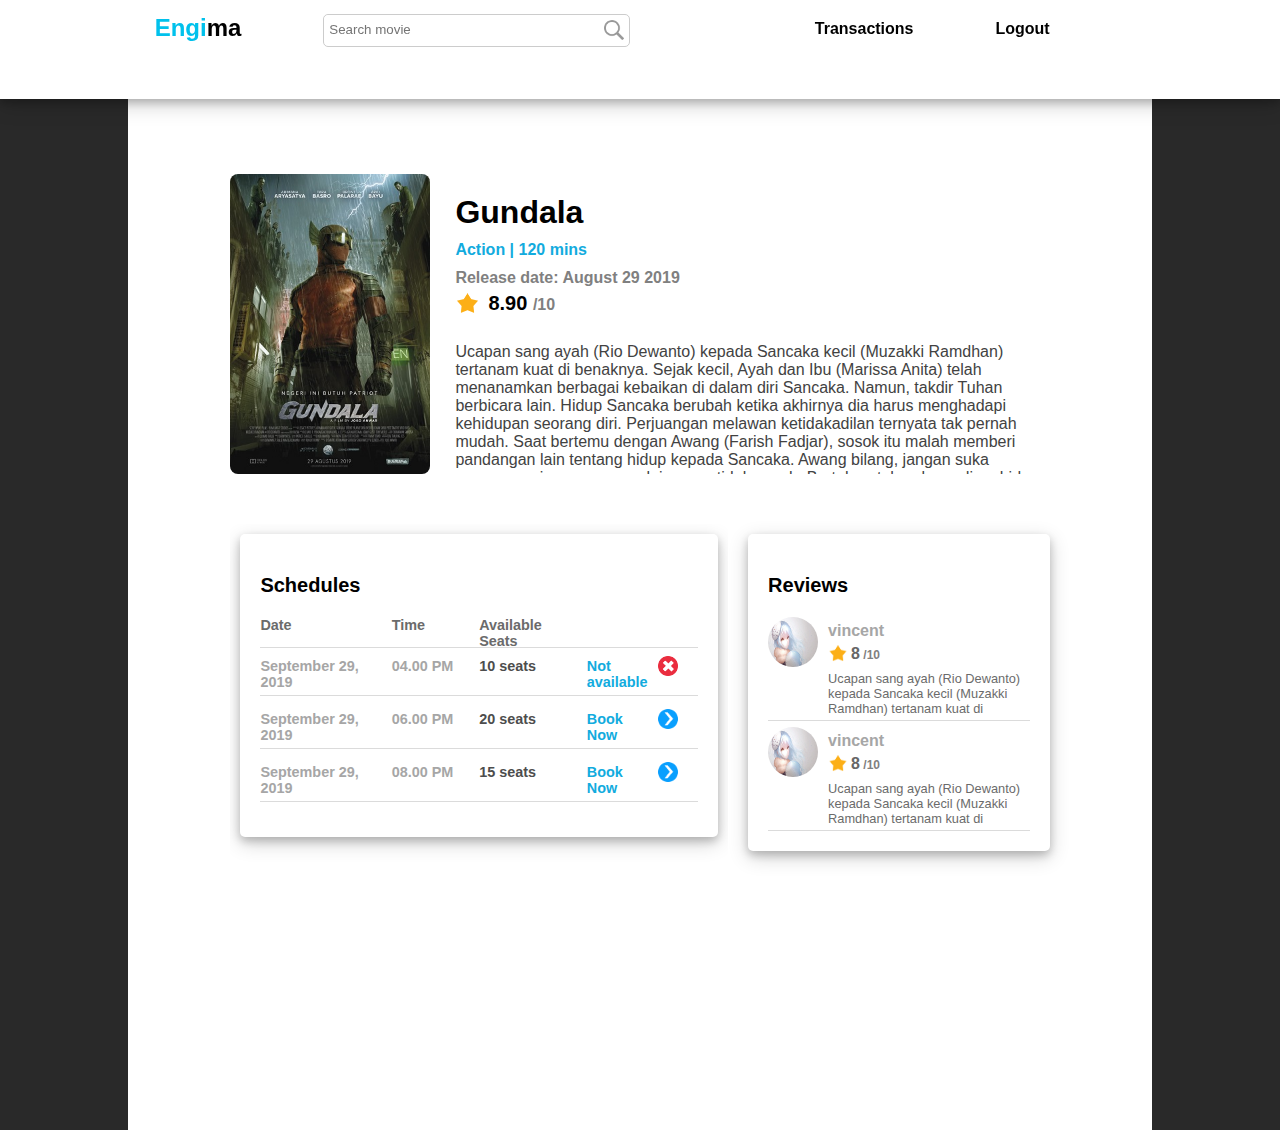
==== detail.html @ fc5bfebf "feat: search page" ====
<html>
    <head>
        <meta name="viewport" content="width=device-width, initial-scale=1">
        <link rel="stylesheet" type="text/css" href="css/pageTemplate.css">
        <link rel="stylesheet" type="text/css" href="css/detail.css">
        <title>Judul Film</title>
    </head>

    <body>
        <div class="navbar">
            <div class="navbar-wrapper">
                <label class="navbar-button" id="navbar-title" onclick="location.href='homepage.html'"><span id="homepage-title">Engi</span>ma</label>
                <div class ="search-bar">
                    <input id="search-input" type="search" placeholder="Search movie">
                    <img class="navbar-button" id="search-icon" src="assets/search_icon.png" alt="Search icon">
                </div>
                    <label class="navbar-button" id="transactions-button" onclick="location.href='transactions.html'">Transactions</label>
                    <label class="navbar-button" id="logout-button" onclick="location.href='php/logout.php'">Logout</label>
                </div>
            </div>
        </div>

        <div class="content">
            <div class="grid-container">
                <div class="grid-item-top">
                    <div class="poster">
                        <img src="assets/Gundala-post.jpg">
                    </div>
                    <div class="movie-info">
                        <label class="title">Gundala</label>
                        <label class="genre-duration">
                            Action
                            <label> | </label>
                            <label class="duration"> 120 mins</label>
                        </label>
                        <label class="release">Release date: <span id="class">August 29 2019</span></label>
                        <div class="rating-container">
                            <img src="assets/star_icon.png">
                            <label class="rating">8.90 <span class="out-ten">/10</span></label>
                        </div>
                        <div class="desc-container">
                            <p class="desc">
                                Ucapan sang ayah (Rio Dewanto) kepada Sancaka kecil (Muzakki Ramdhan) tertanam kuat di benaknya. Sejak kecil, Ayah dan Ibu (Marissa Anita) telah menanamkan berbagai kebaikan di dalam diri Sancaka. Namun, takdir Tuhan berbicara lain. Hidup Sancaka berubah ketika akhirnya dia harus menghadapi kehidupan seorang diri. Perjuangan melawan ketidakadilan ternyata tak pernah mudah. Saat bertemu dengan Awang (Farish Fadjar), sosok itu malah memberi pandangan lain tentang hidup kepada Sancaka. Awang bilang, jangan suka mencampuri urusan orang lain, agar tidak susah. Bertahun-tahun kemudian, hidup membawa Sancaka berhasil bertahan hidup. Dia bekerja sebagai petugas keamanan di percetakan surat kabar. Selain mahir bela diri, Sancaka juga piawai memperbaiki peralatan listrik. Saat hujan, Sancaka kerap bersembunyi karena petir adalah musuhnya. Suatu ketika dia berkenalan dengan Wulan (Tara Basro), tetangganya di rumah susun. Pertemuan dengan Wulan membawa Sancaka pada petualangan baru. Lewat Wulan dia mengingat sosok ayahnya. Wulan membawa Sancaka untuk kembali melawan ketidakadilan. Sancaka tidak menyangka, ketakutan dia terhadap petir saat hujan malah memberi dia kekuatan untuk melawan ketidakadilan. Bersama Wulan, dan Ridwan Bahri (Lukman Sardi), Sancaka memburu musuh utama yaitu Si Pengkor atau Bandi (Bront Palarae). Berhasilkan Gundala menjelma menjadi sosok jagoan yang memberi harapan untuk menciptakan perdamaian?
                            </p>
                        </div>
                    </div>
                </div>
                <div class="grid-item-bottom">
                    <div class="schedule-container">
                        <div class="schedule">
                            <label class="bottom-title">Schedules</label>
                            <div class="schedule-content">
                                <div class="schedule-item-header">
                                    <div class="schedule-title">
                                        Date
                                    </div>
                                    <div class="schedule-title">
                                        Time
                                    </div>
                                    <div class="schedule-title">
                                        Available Seats
                                    </div>
                                </div>
                                <div class="schedule-item">
                                    <div class="schedule-item-content">
                                        <div class="schedule-item-date">
                                            September 29, 2019
                                        </div>
                                        <div class="schedule-item-time">
                                            04.00 PM
                                        </div>
                                        <div class="schedule-item-seats">
                                            <span class="seats-available">10 seats</span>
                                        </div>
                                        <div class="schedule-item-status">
                                            <label class="available">Not available</label>
                                            <img class="available-icon" src="assets/unavailable_icon.png">
                                        </div>
                                    </div>

                                    <div class="schedule-item-content">
                                        <div class="schedule-item-date">
                                            September 29, 2019
                                        </div>
                                        <div class="schedule-item-time">
                                            06.00 PM
                                        </div>
                                        <div class="schedule-item-seats">
                                            <span class="seats-available">20 seats</span>
                                        </div>
                                        <div class="schedule-item-status">
                                            <label class="available">Book Now</label>
                                            <img class="available-icon" src="assets/next_icon.png">
                                        </div>
                                    </div>

                                    <div class="schedule-item-content">
                                        <div class="schedule-item-date">
                                            September 29, 2019
                                        </div>
                                        <div class="schedule-item-time">
                                            08.00 PM
                                        </div>
                                        <div class="schedule-item-seats">
                                            <span class="seats-available">15 seats</span>
                                        </div>
                                        <div class="schedule-item-status">
                                            <label class="available">Book Now</label>
                                            <img class="available-icon" src="assets/next_icon.png">
                                        </div>
                                    </div>
                                </div>
                            </div>
                        </div>
                    </div>
                    <div class="review-container">
                        <div class="review">
                            <label class="bottom-title">Reviews</label>
                            <div class="review-content">
                                <div class="review-item">
                                    <div class="profile">
                                        <img class="profile-pic" src="assets/profilePicture/Rimuru Tempest.jpeg">
                                    </div>
                                    <div class="user-review">
                                        <label class="uname">vincent</label>
                                        <div class="user-rating">
                                            <img class="rating-star" src="assets/star_icon.png">
                                            <label class="rating-value-container">8<span class="rating-out-10"> /10</span></label>
                                        </div>
                                        <div class="user-review-container">
                                            <p class="user-review-content">
                                                Ucapan sang ayah (Rio Dewanto) kepada Sancaka kecil (Muzakki Ramdhan) tertanam kuat di benaknya. Sejak kecil, Ayah dan Ibu (Marissa Anita) telah menanamkan berbagai kebaikan di dalam diri Sancaka. Namun, takdir Tuhan berbicara lain. Hidup Sancaka berubah ketika akhirnya dia harus menghadapi kehidupan seorang diri. Perjuangan melawan ketidakadilan ternyata tak pernah mudah. Saat bertemu dengan Awang (Farish Fadjar), sosok itu malah memberi pandangan lain tentang hidup kepada Sancaka. Awang bilang, jangan suka mencampuri urusan orang lain, agar tidak susah. Bertahun-tahun kemudian, hidup membawa Sancaka berhasil bertahan hidup. Dia bekerja sebagai petugas keamanan di percetakan surat kabar. Selain mahir bela diri, Sancaka juga piawai memperbaiki peralatan listrik. Saat hujan, Sancaka kerap bersembunyi karena petir adalah musuhnya. Suatu ketika dia berkenalan dengan Wulan (Tara Basro), tetangganya di rumah susun. Pertemuan dengan Wulan membawa Sancaka pada petualangan baru. Lewat Wulan dia mengingat sosok ayahnya. Wulan membawa Sancaka untuk kembali melawan ketidakadilan. Sancaka tidak menyangka, ketakutan dia terhadap petir saat hujan malah memberi dia kekuatan untuk melawan ketidakadilan. Bersama Wulan, dan Ridwan Bahri (Lukman Sardi), Sancaka memburu musuh utama yaitu Si Pengkor atau Bandi (Bront Palarae). Berhasilkan Gundala menjelma menjadi sosok jagoan yang memberi harapan untuk menciptakan perdamaian?
                                            </p>
                                        </div>
                                    </div>
                                </div>
                                <div class="review-item">
                                    <div class="profile">
                                        <img class="profile-pic" src="assets/profilePicture/Rimuru Tempest.jpeg">
                                    </div>
                                    <div class="user-review">
                                        <label class="uname">vincent</label>
                                        <div class="user-rating">
                                            <img class="rating-star" src="assets/star_icon.png">
                                            <label class="rating-value-container">8<span class="rating-out-10"> /10</span></label>
                                        </div>
                                        <div class="user-review-container">
                                            <p class="user-review-content">
                                                Ucapan sang ayah (Rio Dewanto) kepada Sancaka kecil (Muzakki Ramdhan) tertanam kuat di benaknya. Sejak kecil, Ayah dan Ibu (Marissa Anita) telah menanamkan berbagai kebaikan di dalam diri Sancaka. Namun, takdir Tuhan berbicara lain. Hidup Sancaka berubah ketika akhirnya dia harus menghadapi kehidupan seorang diri. Perjuangan melawan ketidakadilan ternyata tak pernah mudah. Saat bertemu dengan Awang (Farish Fadjar), sosok itu malah memberi pandangan lain tentang hidup kepada Sancaka. Awang bilang, jangan suka mencampuri urusan orang lain, agar tidak susah. Bertahun-tahun kemudian, hidup membawa Sancaka berhasil bertahan hidup. Dia bekerja sebagai petugas keamanan di percetakan surat kabar. Selain mahir bela diri, Sancaka juga piawai memperbaiki peralatan listrik. Saat hujan, Sancaka kerap bersembunyi karena petir adalah musuhnya. Suatu ketika dia berkenalan dengan Wulan (Tara Basro), tetangganya di rumah susun. Pertemuan dengan Wulan membawa Sancaka pada petualangan baru. Lewat Wulan dia mengingat sosok ayahnya. Wulan membawa Sancaka untuk kembali melawan ketidakadilan. Sancaka tidak menyangka, ketakutan dia terhadap petir saat hujan malah memberi dia kekuatan untuk melawan ketidakadilan. Bersama Wulan, dan Ridwan Bahri (Lukman Sardi), Sancaka memburu musuh utama yaitu Si Pengkor atau Bandi (Bront Palarae). Berhasilkan Gundala menjelma menjadi sosok jagoan yang memberi harapan untuk menciptakan perdamaian?
                                            </p>
                                        </div>
                                    </div>
                                </div>
                            </div>
                        </div>
                    </div>
                </div>
            </div>
        </div>
    </body>
</html>
---- css/pageTemplate.css ----
html {
    min-width: 800px;
    min-height: 100%;
    height: 100%;
}

body {
    background-color: #292929;
    box-sizing: border-box;
    font-family: Arial, Helvetica, sans-serif;
    margin: 0;
    padding: 0;
    min-height: 100%;
    height: 100%;
    overflow: visible;
}

button {
    border: none;
}

button:hover {
    cursor: pointer;
}

button:focus {
    outline: 0;
}

/* clear X in search field from IE */
input[type="search"]::-ms-clear {  
    display: none; 
    width : 0; 
    height: 0; 
}

input[type="search"]::-ms-reveal {  
    display: none; 
    width : 0; 
    height: 0; 
}

/* clear X  in search field from Chrome */
input[type="search"]::-webkit-search-decoration,
input[type="search"]::-webkit-search-cancel-button,
input[type="search"]::-webkit-search-results-button,
input[type="search"]::-webkit-search-results-decoration { 
    display: none; 
}


.navbar {
    background-color: white;
    box-shadow: 0 4px 8px 0 rgba(0, 0, 0, 0.2), 0 6px 20px 0 rgba(0, 0, 0, 0.19);
    position: fixed;
    top: 0;
    left: 0;
    width: 100%;
    height: 11%;
    min-height: 70px;
    z-index: 2;
    overflow: visible;
}

.navbar-wrapper{
    display: inline-flex;
    direction: column;
    flex-wrap: wrap;
    justify-content: flex-end;
    flex-grow: 1;
    margin-left: 10%;
    margin-top: 1.1%;
    width: 80%;
    min-height: 70px;
}

.content {
    background-color: white;
    margin-left: 10%;
    margin-right: 10%;
    padding-top: 10%;
    padding-left: 8%;
    padding-bottom: 8%;
    min-height: 100%;
    height: auto;
    z-index: 1;
}

.search-bar {
    border: 1.5px solid #ccc;
    border-radius: 5px;
    box-sizing: border-box;
    display: flex;
    direction: row;
    margin-right: 18%;
    width: 30%;
    min-width: 150px;
    height: 50%;
}

.navbar-button {
    cursor: pointer;
    font-weight: bold;
}

.navbar-button:focus {
    outline: 0;
}

#navbar-title {
    margin-right: 8%;
    font-size: 1.5rem;
}

#homepage-title {
    color: rgb(0,193,236);
}

#search-input {
    border: none;
    border-radius: 5px;
    box-sizing: border-box;
    display: inline-block;
    padding-top: 7px;
    padding-left: 5px;
    padding-bottom: 5px;
    padding-right: 3px;
    width: 92%;
    height: 100%;
}

#search-input:focus {
    outline: 0;
}

#search-icon {
    padding-top: 5px;
    padding-right: 5px;
    padding-bottom: 6px;
    width: 20px;
    height: 20px;
    opacity: 0.4;
}

#transactions-button {
    font-size: 1rem;
    margin-top: 6px;
    margin-right: 8%;
    margin-bottom: 0;
    height: 1rem;
}

#logout-button {
    font-size: 1rem;
    margin-top: 6px;
    margin-right: 10%;
    height: 1rem;
}
---- css/detail.css ----
img {
    border-radius: 8px;
    max-height: 100%;
    max-width: 100%;
}

.grid-container {
    box-sizing: border-box;
    display: grid;
    grid-template-rows: 300px auto;
    margin-top: 5%;
    margin-right: 10%;
    height: inherit;
    min-height: 0;
    min-width: 0;
}

.grid-item-top {
    background-size: cover;
    background-position: center;
    display: grid;
    grid-template-rows: auto;
    grid-template-columns: 200px auto;
    height: 100%;
}

.grid-item-bottom {
    display: grid;
    grid-template-columns: 60% auto;
    grid-gap: 10px;
    margin-top: 50px;
    height: 100%;
}

@media only screen and (max-width: 1024px) {
    .grid-item-bottom {
        display: grid;
        grid-template-columns: repeat(auto-fit, minmax(60%, 1fr));
        grid-gap: 10px;
        margin-top: 50px;
        height: inherit;    
    }
}

.movie-info {
    display: grid;
    grid-template-rows: auto auto auto auto auto;
    margin-top: 20px;
    margin-left: 25px;
    min-width: 0;
    min-height: 0;
    height: auto;
    overflow: hidden;
}

.rating-container {
    display: grid;
    grid-template-columns: 25px auto;
}

.desc-container {
    box-sizing: content-box;
    height: 100%;
    width: 100%;
    padding-right: 17px;
    margin-top: 8px;
    overflow-y: scroll;
    overflow-x: hidden;
}

.schedule-container {
    overflow-x: hidden;
    width: inherit;
}

.schedule {
    border-radius: 5px;
    box-shadow: 0 4px 8px 0 rgba(0, 0, 0, 0.2), 0 6px 20px 0 rgba(0, 0, 0, 0.19);
    padding-top: 40px;
    padding-left: 20px;
    padding-bottom: 20px;
    padding-right: 20px;
    margin: 10px;
    width: inherit;
    height: auto;
    overflow: auto;
}

.review-container {
    width: inherit;
}

.review {
    border-radius: 5px;
    box-shadow: 0 4px 8px 0 rgba(0, 0, 0, 0.2), 0 6px 20px 0 rgba(0, 0, 0, 0.19);
    padding-top: 40px;
    padding-left: 20px;
    padding-bottom: 20px;
    padding-right: 20px;
    margin: 10px;
    width: inherit;
    height: auto;
    overflow: auto;
    overflow-x: hidden;
}

.bottom-title {
    font-size: 1.25rem;
    font-weight: bold;
}

.schedule-content {
    display: grid;
    grid-template-rows: repeat(auto-fill, 20px);
    grid-gap: 10px;
    margin-top: 20px;
}

.schedule-item-header {
    color: #6b6b6b;
    display: grid;
    font-size: 0.9rem;
    font-weight: bold;
    grid-template-columns: 30% 20% 20% 30%;
}

.schedule-item {
    border-top: 1.5px solid #dbdbdb;
    color: grey;
    display: grid;
    grid-template-rows: repeat(auto-fill, auto);
    padding-bottom: 10px;
}

.schedule-item-content {
    border-bottom: 1.5px solid #dbdbdb;
    color: #a6a6a6;
    display: grid;
    font-size: 0.9rem;
    font-weight: bold;
    grid-template-columns: 30% 20% 20% 30%;
    padding-top: 10px;
    padding-bottom: 10px;
    height: 50%;
}

.schedule-item-status {
    background-size: cover;
    background-position: center;
    cursor: pointer;
    display: flex;
    justify-content: flex-end;
    margin-left: 20px;
    margin-right: 20px;
}

.seats-available {
    color: #4d4d4d;
}

.available {
    color: #12abde;
    cursor: pointer;
}

.available-icon {
    height: 20px;
    width: 20px;
    margin-top: -2px;
    margin-left: 10px;
}

.review-content {
    display: grid;
    grid-template-rows: repeat(auto-fill, 100px);
    grid-gap: 10px;
    margin-top: 20px;
}

.review-item {
    border-bottom: 1.5px solid #dbdbdb;
    display: grid;
    grid-template-columns: 60px auto;
    height: 100px;
    padding-bottom: 3px;
}

.profile {
    width: 100%;
}

.profile-pic {
    border-radius: 50%;
    display: inline-block; 
    width: 50px;
    height: 50px;
    text-align: center;
}

.user-review {
    margin-top: 5px;
}

.uname {
    color: #a6a6a6;
    font-weight: bold;
}

.user-rating {
    display: grid;
    grid-template-columns: 20px auto;
}

.rating-star {
    width: 20px;
}

.rating-value-container {
    color: #666666;
    font-weight: bold;
    margin-top: 5px;
    margin-left: 3px;
}

.rating-out-10 {
    color: grey;
    font-size: 0.75rem;
}

.user-review-container {
    box-sizing: content-box;
    width: 100%;
    height: 50px;
    padding-right: 37px;
    overflow-y: scroll;
    overflow-x: hidden;
}

.user-review-content {
    color: #6b6b6b;
    margin-top: 5px;
    font-size: 0.8rem;
}

.title {
    font-size: 2rem;
    font-weight: bold;
    margin-bottom: 10px;
}

.genre-duration {
    color: #12abde;
    font-weight: bold;
}

.release {
    color: grey;
    font-weight: bold;
    margin-top: 10px;
}

.rating {
    margin-top: 5px;
    margin-left: 8px;
    font-size: 1.25rem;
    font-weight: bold;
}

.out-ten {
    color: grey;
    font-size: 1rem;
    font-weight: bold;
}

.desc {
    color: #424242;
}
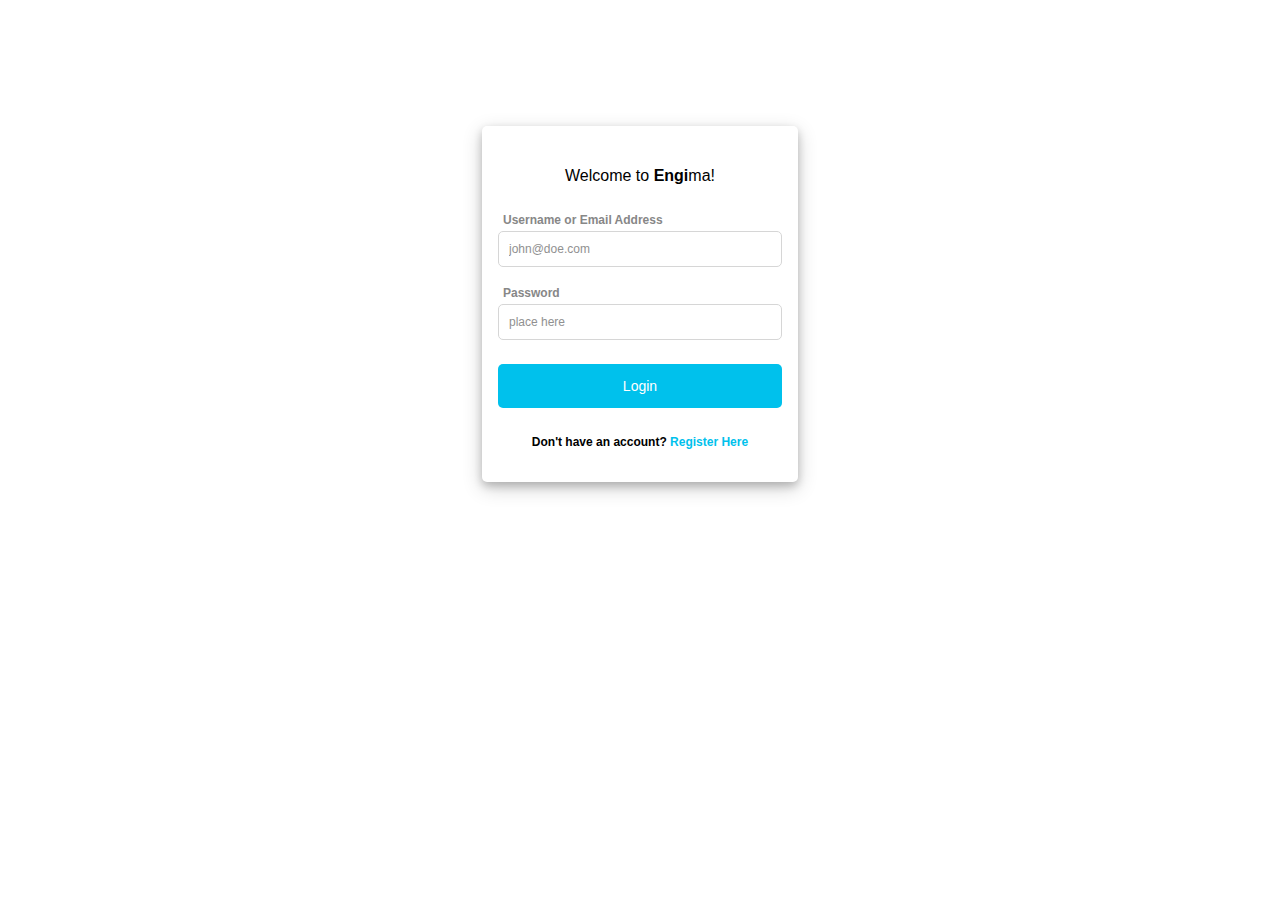
==== commit 4f0cb36c: "added basic func js" ====
--- a/detail.html
+++ b/detail.html
@@ -3,6 +3,7 @@
         <meta name="viewport" content="width=device-width, initial-scale=1">
         <link rel="stylesheet" type="text/css" href="css/pageTemplate.css">
         <link rel="stylesheet" type="text/css" href="css/detail.css">
+        <script src="js/navFunction.js" defer></script>
         <title>Judul Film</title>
     </head>
 
